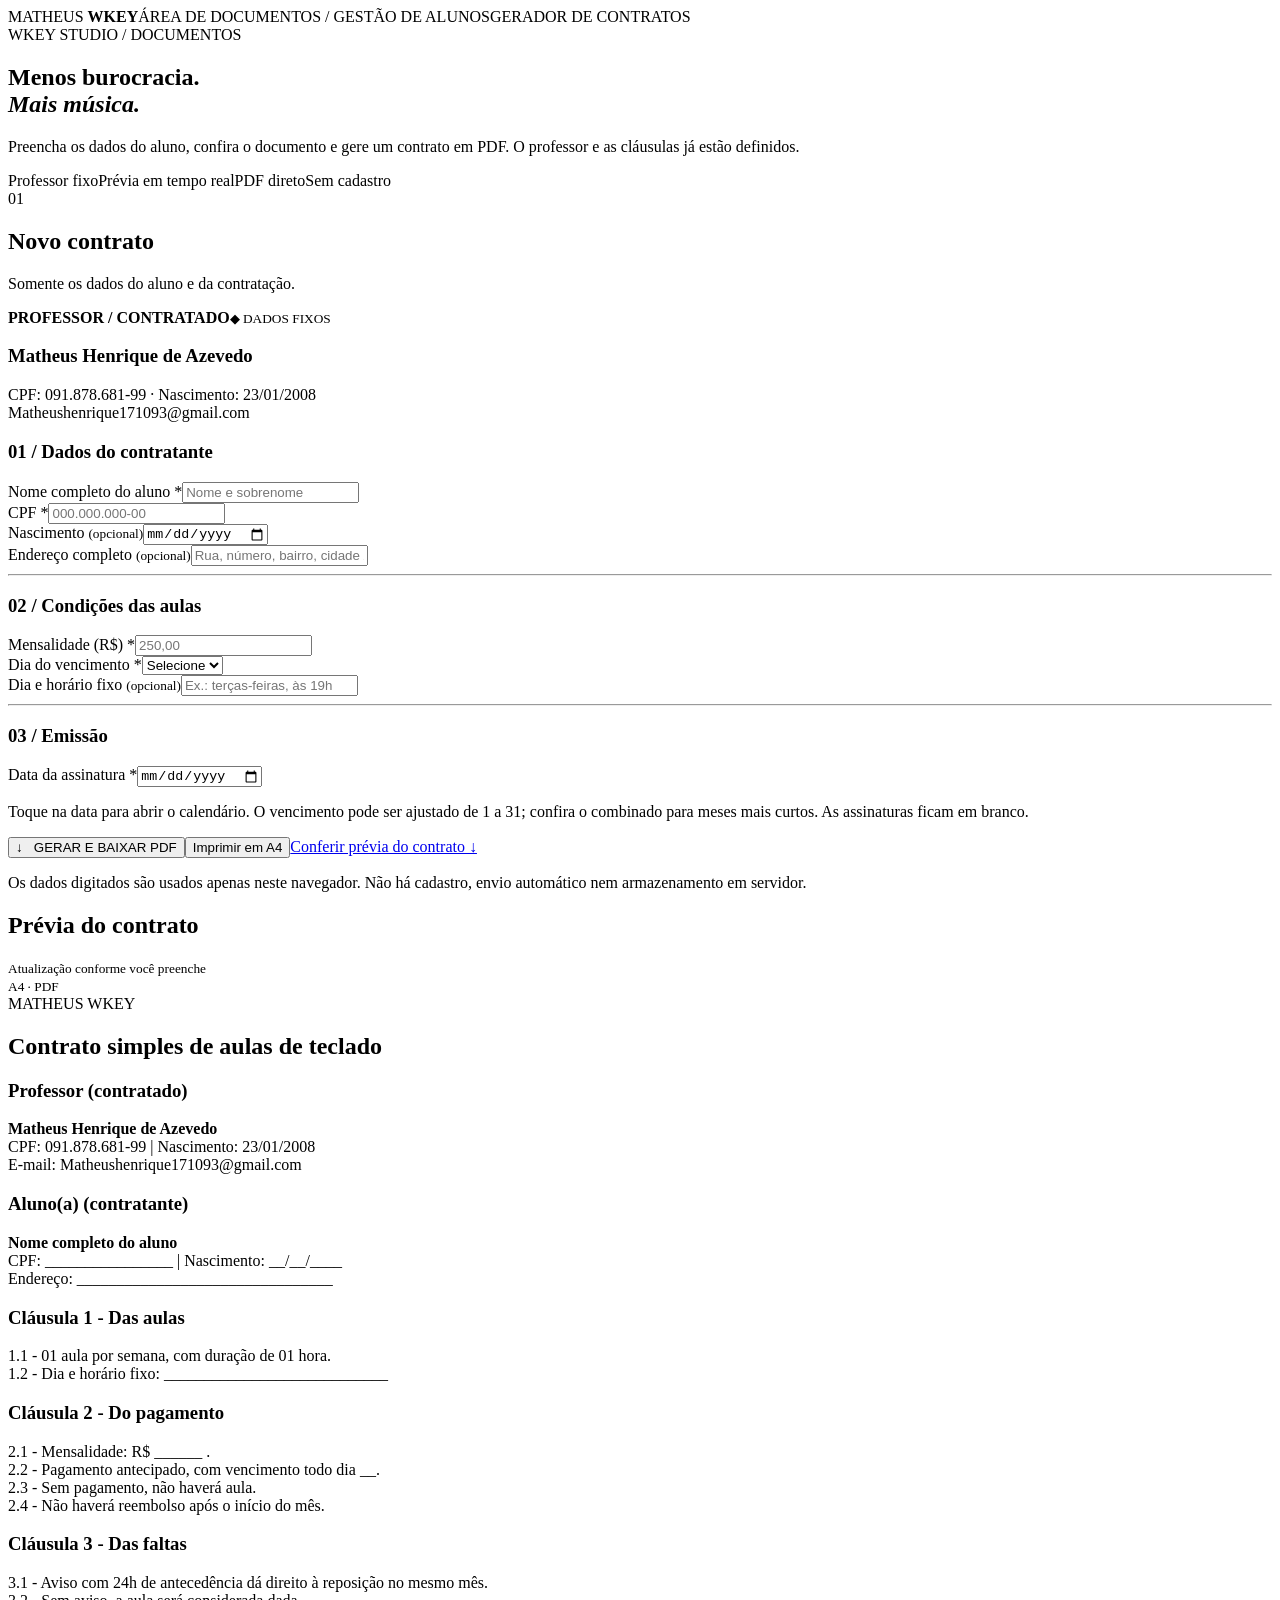
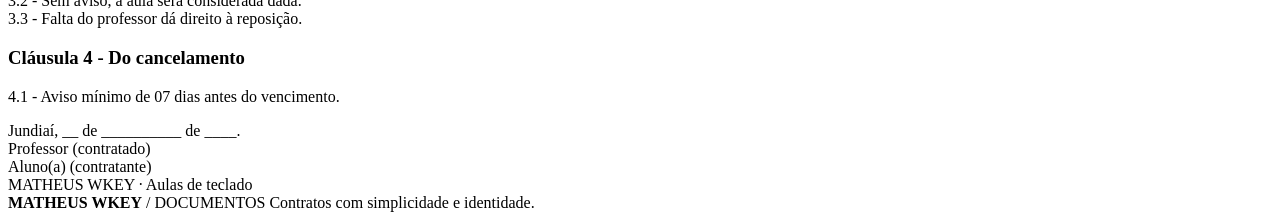
==== contratos-key/index.html @ 3e46d2ee "Publish short URL /contratos-key/ for Matheus WKEY" ====
<!doctype html><html lang="pt-BR"><head>
<meta charset="UTF-8"><meta name="viewport" content="width=device-width, initial-scale=1, viewport-fit=cover"><meta name="theme-color" content="#090909">
<meta name="description" content="Gerador de contratos do Matheus WKEY"><title>Matheus WKEY | Contratos</title><link rel="stylesheet" href="style.css"></head><body>
<div class="shell"><header class="topbar"><span class="brand">MATHEUS <b>WKEY</b></span><span class="navhint">ÁREA DE DOCUMENTOS / GESTÃO DE ALUNOS</span><span class="pill">GERADOR DE CONTRATOS</span></header>
<section class="hero"><div class="eyebrow">WKEY STUDIO / DOCUMENTOS</div><h1>Menos burocracia.<br><em>Mais música.</em></h1><p>Preencha os dados do aluno, confira o documento e gere um contrato em PDF. O professor e as cláusulas já estão definidos.</p><div class="tags"><span>Professor fixo</span><span>Prévia em tempo real</span><span>PDF direto</span><span>Sem cadastro</span></div></section>
<main class="workspace" id="novo-contrato"><section class="panel form-panel"><div class="section-head"><span class="step">01</span><div><h2>Novo contrato</h2><p>Somente os dados do aluno e da contratação.</p></div></div>
<div class="fixed"><div class="fixed-top"><strong>PROFESSOR / CONTRATADO</strong><small>◆ DADOS FIXOS</small></div><h3>Matheus Henrique de Azevedo</h3><p>CPF: 091.878.681-99 · Nascimento: 23/01/2008<br>Matheushenrique171093@gmail.com</p></div>
<form id="contractForm" novalidate>
<h3 class="form-heading">01 / Dados do contratante</h3><div class="fields">
<div class="field wide"><label for="nome">Nome completo do aluno *</label><input id="nome" required maxlength="130" autocomplete="off" placeholder="Nome e sobrenome"></div>
<div class="field"><label for="cpf">CPF *</label><input id="cpf" inputmode="numeric" required maxlength="14" autocomplete="off" placeholder="000.000.000-00"></div>
<div class="field"><label for="nascimento">Nascimento <small>(opcional)</small></label><input type="date" id="nascimento"></div>
<div class="field wide"><label for="endereco">Endereço completo <small>(opcional)</small></label><input id="endereco" maxlength="210" autocomplete="off" placeholder="Rua, número, bairro, cidade / UF"></div></div>
<hr><h3 class="form-heading">02 / Condições das aulas</h3><div class="fields">
<div class="field"><label for="mensalidade">Mensalidade (R$) *</label><input id="mensalidade" required inputmode="decimal" placeholder="250,00"></div>
<div class="field"><label for="vencimento">Dia do vencimento *</label><select id="vencimento" required><option value="">Selecione</option></select></div>
<div class="field wide"><label for="horario">Dia e horário fixo <small>(opcional)</small></label><input id="horario" maxlength="90" placeholder="Ex.: terças-feiras, às 19h"></div></div>
<hr><h3 class="form-heading">03 / Emissão</h3><div class="fields"><div class="field wide"><label for="dataContrato">Data da assinatura *</label><input type="date" id="dataContrato" required></div></div>
<p class="help">Toque na data para abrir o calendário. O vencimento pode ser ajustado de 1 a 31; confira o combinado para meses mais curtos. As assinaturas ficam em branco.</p>
<button class="primary" id="downloadBtn" type="submit">↓ &nbsp; GERAR E BAIXAR PDF</button><button class="secondary" id="printBtn" type="button">Imprimir em A4</button><a class="preview-link" href="#previa">Conferir prévia do contrato ↓</a>
<div class="alert" id="alert" role="alert"></div><p class="privacy">Os dados digitados são usados apenas neste navegador. Não há cadastro, envio automático nem armazenamento em servidor.</p>
</form></section>
<section class="panel preview-panel" id="previa"><div class="preview-bar"><div><h2><span class="dot"></span>Prévia do contrato</h2><small>Atualização conforme você preenche</small></div><small>A4 · PDF</small></div>
<div class="preview-stage"><article class="doc" id="doc"><div class="doc-brand">MATHEUS <span>WKEY</span></div><h2>Contrato simples de aulas de teclado</h2><div class="doc-rule"></div>
<section><h3>Professor (contratado)</h3><p><strong>Matheus Henrique de Azevedo</strong><br>CPF: 091.878.681-99 | Nascimento: 23/01/2008<br>E-mail: Matheushenrique171093@gmail.com</p></section>
<section><h3>Aluno(a) (contratante)</h3><p><strong id="pNome">Nome completo do aluno</strong><br>CPF: <span id="pCpf">________________</span> | Nascimento: <span id="pNasc">__/__/____</span><br>Endereço: <span id="pEndereco">________________________________</span></p></section>
<div class="clauses"><section><h3>Cláusula 1 - Das aulas</h3><p>1.1 - 01 aula por semana, com duração de 01 hora.<br>1.2 - Dia e horário fixo: <span id="pHorario">____________________________</span></p></section>
<section><h3>Cláusula 2 - Do pagamento</h3><p>2.1 - Mensalidade: <span id="pValor">R$ ______</span> <span id="pExtenso"></span>.<br>2.2 - Pagamento antecipado, com vencimento todo dia <span id="pVenc">__</span>.<br>2.3 - Sem pagamento, não haverá aula.<br>2.4 - Não haverá reembolso após o início do mês.</p></section>
<section><h3>Cláusula 3 - Das faltas</h3><p>3.1 - Aviso com 24h de antecedência dá direito à reposição no mesmo mês.<br>3.2 - Sem aviso, a aula será considerada dada.<br>3.3 - Falta do professor dá direito à reposição.</p></section>
<section><h3>Cláusula 4 - Do cancelamento</h3><p>4.1 - Aviso mínimo de 07 dias antes do vencimento.</p></section></div>
<div class="doc-date" id="pData">Jundiaí, __ de __________ de ____.</div><div class="doc-signs"><div>Professor (contratado)</div><div>Aluno(a) (contratante)</div></div><div class="doc-meta">MATHEUS WKEY · Aulas de teclado</div></article></div></section></main>
<footer><b>MATHEUS WKEY</b> / DOCUMENTOS <span>Contratos com simplicidade e identidade.</span></footer></div>
<script src="app.js"></script></body></html>
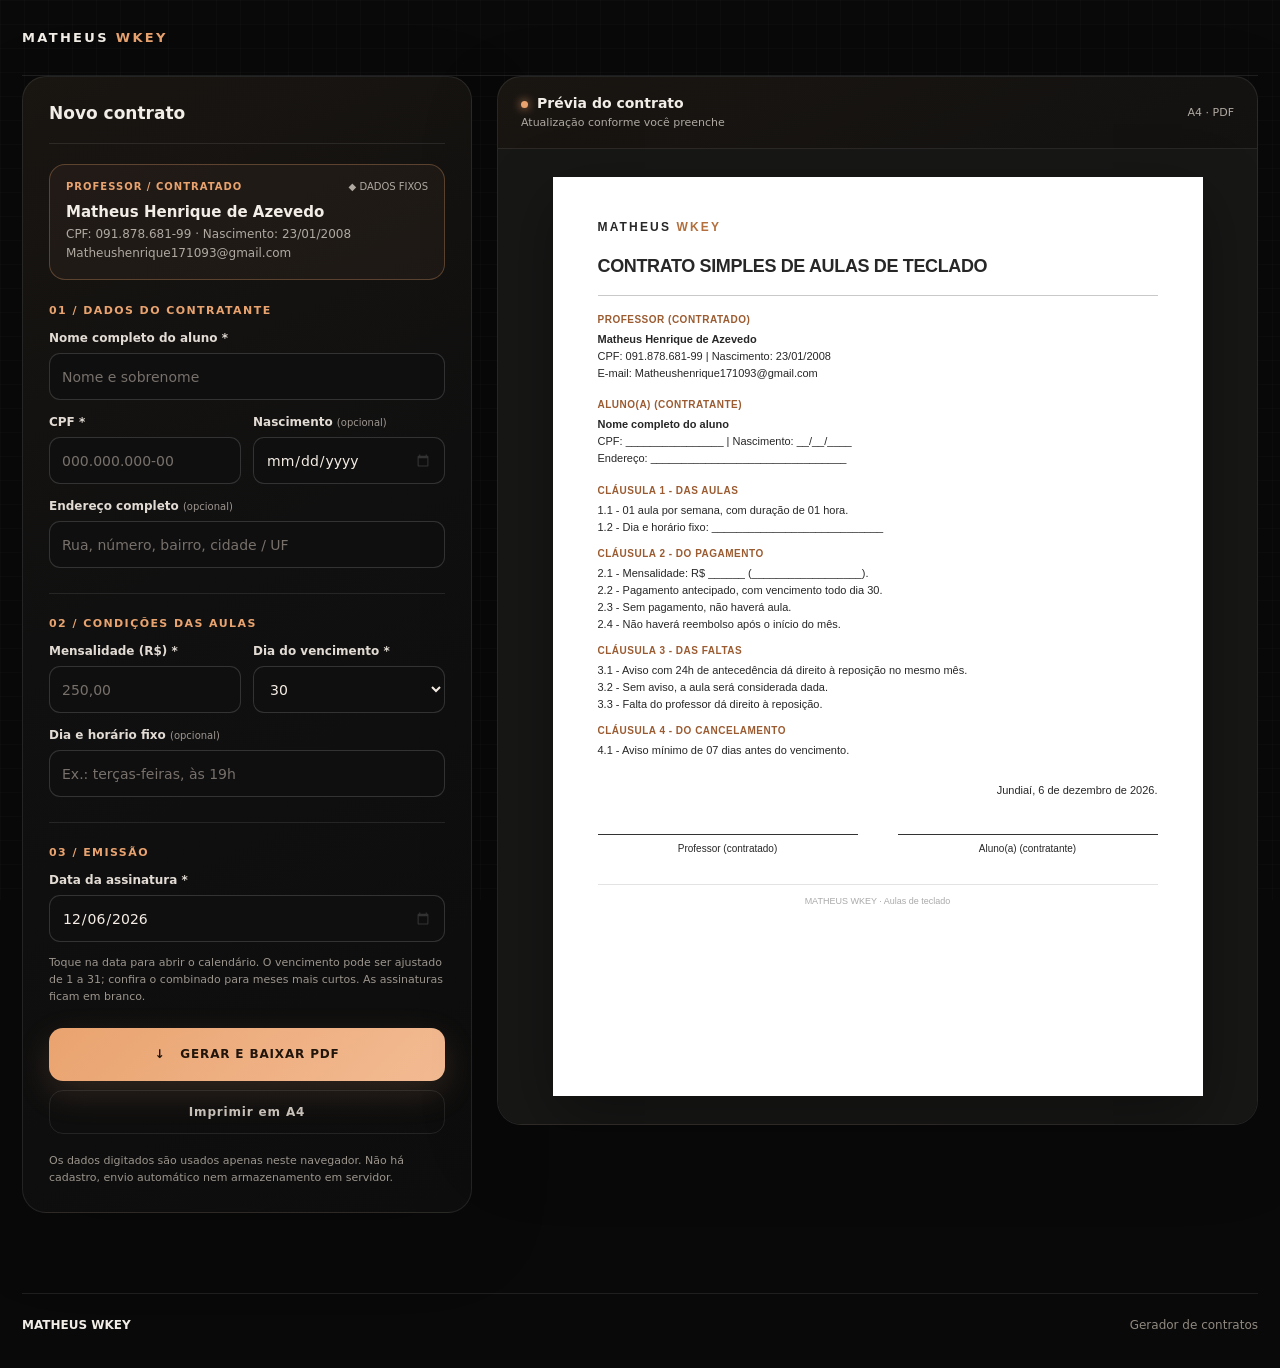
==== commit 81b9187c: "Simplify WKEY contract page for Matheus-only workflow" ====
--- a/contratos-key/index.html
+++ b/contratos-key/index.html
@@ -1,9 +1,8 @@
 <!doctype html><html lang="pt-BR"><head>
 <meta charset="UTF-8"><meta name="viewport" content="width=device-width, initial-scale=1, viewport-fit=cover"><meta name="theme-color" content="#090909">
 <meta name="description" content="Gerador de contratos do Matheus WKEY"><title>Matheus WKEY | Contratos</title><link rel="stylesheet" href="style.css"></head><body>
-<div class="shell"><header class="topbar"><span class="brand">MATHEUS <b>WKEY</b></span><span class="navhint">ÁREA DE DOCUMENTOS / GESTÃO DE ALUNOS</span><span class="pill">GERADOR DE CONTRATOS</span></header>
-<section class="hero"><div class="eyebrow">WKEY STUDIO / DOCUMENTOS</div><h1>Menos burocracia.<br><em>Mais música.</em></h1><p>Preencha os dados do aluno, confira o documento e gere um contrato em PDF. O professor e as cláusulas já estão definidos.</p><div class="tags"><span>Professor fixo</span><span>Prévia em tempo real</span><span>PDF direto</span><span>Sem cadastro</span></div></section>
-<main class="workspace" id="novo-contrato"><section class="panel form-panel"><div class="section-head"><span class="step">01</span><div><h2>Novo contrato</h2><p>Somente os dados do aluno e da contratação.</p></div></div>
+<div class="shell"><header class="topbar"><span class="brand">MATHEUS <b>WKEY</b></span></header>
+<main class="workspace" id="novo-contrato"><section class="panel form-panel"><div class="section-head"><div><h2>Novo contrato</h2></div></div>
 <div class="fixed"><div class="fixed-top"><strong>PROFESSOR / CONTRATADO</strong><small>◆ DADOS FIXOS</small></div><h3>Matheus Henrique de Azevedo</h3><p>CPF: 091.878.681-99 · Nascimento: 23/01/2008<br>Matheushenrique171093@gmail.com</p></div>
 <form id="contractForm" novalidate>
 <h3 class="form-heading">01 / Dados do contratante</h3><div class="fields">
@@ -17,7 +16,7 @@
 <div class="field wide"><label for="horario">Dia e horário fixo <small>(opcional)</small></label><input id="horario" maxlength="90" placeholder="Ex.: terças-feiras, às 19h"></div></div>
 <hr><h3 class="form-heading">03 / Emissão</h3><div class="fields"><div class="field wide"><label for="dataContrato">Data da assinatura *</label><input type="date" id="dataContrato" required></div></div>
 <p class="help">Toque na data para abrir o calendário. O vencimento pode ser ajustado de 1 a 31; confira o combinado para meses mais curtos. As assinaturas ficam em branco.</p>
-<button class="primary" id="downloadBtn" type="submit">↓ &nbsp; GERAR E BAIXAR PDF</button><button class="secondary" id="printBtn" type="button">Imprimir em A4</button><a class="preview-link" href="#previa">Conferir prévia do contrato ↓</a>
+<button class="primary" id="downloadBtn" type="submit">↓ &nbsp; GERAR E BAIXAR PDF</button><button class="secondary" id="printBtn" type="button">Imprimir em A4</button>
 <div class="alert" id="alert" role="alert"></div><p class="privacy">Os dados digitados são usados apenas neste navegador. Não há cadastro, envio automático nem armazenamento em servidor.</p>
 </form></section>
 <section class="panel preview-panel" id="previa"><div class="preview-bar"><div><h2><span class="dot"></span>Prévia do contrato</h2><small>Atualização conforme você preenche</small></div><small>A4 · PDF</small></div>
@@ -29,5 +28,5 @@
 <section><h3>Cláusula 3 - Das faltas</h3><p>3.1 - Aviso com 24h de antecedência dá direito à reposição no mesmo mês.<br>3.2 - Sem aviso, a aula será considerada dada.<br>3.3 - Falta do professor dá direito à reposição.</p></section>
 <section><h3>Cláusula 4 - Do cancelamento</h3><p>4.1 - Aviso mínimo de 07 dias antes do vencimento.</p></section></div>
 <div class="doc-date" id="pData">Jundiaí, __ de __________ de ____.</div><div class="doc-signs"><div>Professor (contratado)</div><div>Aluno(a) (contratante)</div></div><div class="doc-meta">MATHEUS WKEY · Aulas de teclado</div></article></div></section></main>
-<footer><b>MATHEUS WKEY</b> / DOCUMENTOS <span>Contratos com simplicidade e identidade.</span></footer></div>
+<footer><b>MATHEUS WKEY</b> <span>Gerador de contratos</span></footer></div>
 <script src="app.js"></script></body></html>
--- a/contratos-key/style.css
+++ b/contratos-key/style.css
@@ -0,0 +1,17 @@
+
+:root{--bg:#090909;--paper:#f2eee7;--muted:#afa9a1;--copper:#e9a36f;--line:rgba(255,255,255,.09);--line2:rgba(233,163,111,.3)}
+*{box-sizing:border-box}html{scroll-behavior:smooth}body{margin:0;background:var(--bg);color:var(--paper);font-family:Inter,system-ui,-apple-system,"Segoe UI",Arial,sans-serif;-webkit-font-smoothing:antialiased}body:before{content:"";position:fixed;inset:0;pointer-events:none;z-index:-1;background-image:linear-gradient(rgba(255,255,255,.018) 1px,transparent 1px),linear-gradient(90deg,rgba(255,255,255,.018) 1px,transparent 1px);background-size:24px 24px}
+.shell{max-width:1280px;margin:auto;padding:0 22px}.topbar{height:76px;display:flex;align-items:center;justify-content:space-between;gap:12px;border-bottom:1px solid var(--line)}.brand{font-size:13px;font-weight:900;letter-spacing:.18em;white-space:nowrap}.brand b{color:var(--copper)}.navhint{color:var(--muted);font-size:10px;letter-spacing:.09em}.pill{border:1px solid var(--line2);border-radius:50px;padding:10px 13px;font-size:10px;font-weight:800;color:var(--copper);white-space:nowrap;letter-spacing:.05em}
+.hero{padding:65px 0 47px}.eyebrow{color:var(--copper);font-size:11px;font-weight:900;letter-spacing:.18em}.eyebrow:before{content:"";display:inline-block;width:18px;height:1px;vertical-align:middle;background:var(--copper);margin-right:9px}.hero h1{font-size:clamp(2.8rem,6vw,5.7rem);font-weight:850;line-height:.98;letter-spacing:-.075em;margin:15px 0 17px}.hero h1 em{font-family:Georgia,serif;font-weight:400;color:var(--copper)}.hero p{color:var(--muted);font-size:16px;line-height:1.65;max-width:560px}.tags{display:flex;flex-wrap:wrap;gap:9px;margin-top:24px}.tags span{font-size:11px;padding:8px 12px;border:1px solid var(--line);border-radius:50px;color:#d5cbc1}
+.workspace{display:grid;grid-template-columns:minmax(320px,450px) minmax(0,1fr);align-items:start;gap:25px;padding-bottom:80px}.panel{border:1px solid var(--line);border-radius:24px;background:linear-gradient(155deg,#191511,#101010 43%,#0d0d0d);overflow:hidden;box-shadow:0 25px 80px rgba(0,0,0,.17)}.form-panel{padding:26px}.section-head{display:flex;align-items:center;gap:14px;border-bottom:1px solid var(--line);padding-bottom:20px;margin-bottom:20px}.step{display:grid;place-items:center;min-width:38px;height:38px;border:1px solid var(--line2);border-radius:12px;color:var(--copper);font-size:12px;font-weight:900}.section-head h2{font-size:17px;margin:0}.section-head p{font-size:12px;color:var(--muted);margin:4px 0 0}
+.fixed{border:1px solid var(--line2);border-radius:16px;padding:16px;margin-bottom:24px;background:rgba(233,163,111,.05)}.fixed-top{display:flex;align-items:center;justify-content:space-between;gap:10px;color:var(--copper)}.fixed-top strong{font-size:10px;letter-spacing:.1em}.fixed-top small{color:var(--muted);font-size:10px}.fixed h3{font-size:15px;margin:11px 0 4px}.fixed p{font-size:12px;line-height:1.6;color:var(--muted);margin:0;overflow-wrap:anywhere}
+.form-heading{font-size:11px;letter-spacing:.13em;text-transform:uppercase;color:var(--copper);margin:0 0 14px}.fields{display:grid;grid-template-columns:1fr 1fr;gap:15px 12px}.field.wide{grid-column:1/-1}.field label{display:block;font-size:12px;color:#e2dbd4;font-weight:700;margin-bottom:8px}.field label small{font-weight:400;color:#9e9690}.field input,.field select{font:inherit;width:100%;min-height:47px;border:1px solid rgba(255,255,255,.15);border-radius:11px;background:#0f0f0f;color:#f5ede5;padding:11px 12px;font-size:14px;max-width:100%}.field input::placeholder{color:#77706b}.field input:focus,.field select:focus{outline:2px solid rgba(233,163,111,.45);border-color:var(--copper)}.field select,.field input[type=date]{color-scheme:dark;cursor:pointer}.field input[type=date]::-webkit-calendar-picker-indicator{filter:invert(.8)}
+hr{border:0;border-top:1px solid var(--line);margin:25px 0 23px}.help,.privacy{font-size:11px;line-height:1.55;color:#9c958d}.help{margin:12px 0 22px}.privacy{margin:18px 0 0}.primary,.secondary{cursor:pointer;font:inherit;width:100%;min-height:53px;border-radius:14px;font-size:12px;font-weight:900;letter-spacing:.07em}.primary{border:0;color:#21150c;background:linear-gradient(135deg,var(--copper),#f3bb93);box-shadow:0 12px 34px rgba(233,163,111,.16)}.primary:hover{filter:brightness(1.08)}.primary:disabled{opacity:.6;cursor:wait}.secondary{margin-top:9px;min-height:44px;background:transparent;border:1px solid var(--line);color:#c7c0b8}.alert{display:none;padding:11px 12px;margin-top:15px;background:#2a1a15;border:1px solid #96513f;border-radius:10px;color:#ffd8c6;font-size:12px}.alert.show{display:block}.preview-link{display:block;text-align:center;margin-top:13px;color:var(--copper);font-size:12px;text-underline-offset:4px}
+.preview-panel{position:sticky;top:20px}.preview-bar{padding:18px 23px;display:flex;align-items:center;justify-content:space-between;gap:10px;border-bottom:1px solid var(--line)}.preview-bar h2{font-size:14px;margin:0}.preview-bar small{font-size:11px;color:var(--muted)}.dot{display:inline-block;width:7px;height:7px;background:var(--copper);border-radius:50%;margin-right:9px;box-shadow:0 0 10px var(--copper)}.preview-stage{padding:28px;background:#171716;display:flex;justify-content:center}.doc{background:white;color:#272727;width:100%;max-width:650px;aspect-ratio:210/297;padding:43px 45px;box-shadow:0 20px 60px rgba(0,0,0,.35);font-family:Arial,Helvetica,sans-serif}.doc-brand{font-size:12px;font-weight:900;letter-spacing:.18em}.doc-brand span{color:#b36f3d}.doc h2{font-size:18px;text-transform:uppercase;letter-spacing:-.02em;line-height:1.2;margin:22px 0 17px}.doc-rule{border-top:1px solid #c9c9c9;margin-bottom:18px}.doc section{margin-top:17px;break-inside:avoid}.doc section h3{color:#9b5b31;font-size:10px;letter-spacing:.05em;text-transform:uppercase;margin:0 0 6px}.doc section p{margin:0;font-size:11px;line-height:1.55;overflow-wrap:anywhere}.doc .clauses{margin-top:18px}.doc .clauses section{margin-top:12px}.doc-date{font-size:11px;text-align:right;margin-top:25px}.doc-signs{display:grid;grid-template-columns:1fr 1fr;gap:40px;text-align:center;margin-top:38px;break-inside:avoid}.doc-signs div{border-top:1px solid #333;padding-top:8px;font-size:10px}.doc-meta{text-align:center;border-top:1px solid #e3e3e3;padding-top:11px;margin-top:30px;color:#aaa;font-size:9px}footer{border-top:1px solid var(--line);padding:24px 0 36px;color:#908980;font-size:12px;display:flex;justify-content:space-between;gap:20px}footer b{color:var(--paper)}
+@media(min-width:761px){.preview-link{display:none}}
+@media(max-width:1100px){.workspace{grid-template-columns:minmax(300px,400px) minmax(0,1fr);gap:16px}.preview-stage{padding:15px}.doc{padding:27px 25px}.doc section p{font-size:10px}}
+@media(max-width:760px){.shell{padding:0 15px}.topbar{height:64px}.navhint{display:none}.hero{padding:46px 0 30px}.hero h1{font-size:clamp(2.8rem,11vw,4.4rem)}.hero p{font-size:14px}.workspace{grid-template-columns:1fr;gap:16px;padding-bottom:40px}.form-panel{padding:20px 17px}.preview-panel{position:static}.preview-stage{padding:12px;overflow-x:auto;justify-content:flex-start}.doc{padding:20px 19px;min-width:300px;flex-shrink:0}.doc h2{font-size:15px}.doc section p{font-size:9.3px}.doc section h3{font-size:9px}.doc-signs{gap:16px}.doc-signs div{font-size:8px}footer{font-size:10px}}
+@media(max-width:640px){.shell{padding:0 13px}.topbar{height:58px}.topbar .pill{font-size:9px;padding:9px 10px}.brand{font-size:12px;letter-spacing:.09em}.hero{padding:26px 3px 20px}.hero h1{font-size:clamp(2.65rem,12vw,4.25rem);margin:11px 0}.hero p{font-size:13px;line-height:1.5;margin:0}.tags{gap:6px;margin-top:14px}.tags span{padding:7px 9px;font-size:10px}.workspace{gap:14px}.form-panel{padding:18px 15px;border-radius:18px}.fields{grid-template-columns:minmax(0,1fr);gap:14px}.field.wide{grid-column:auto}.field label{font-size:13px;margin-bottom:7px}.field input,.field select{min-height:54px;font-size:16px;border-radius:12px;padding:14px}.primary{min-height:58px;font-size:13px;border-radius:13px}.secondary{min-height:48px;font-size:12px}.fixed{padding:13px;margin-bottom:20px}.preview-panel{border-radius:18px}.privacy,.help{font-size:12px;line-height:1.65}footer{display:block;text-align:center;padding-bottom:22px}footer span{display:block;margin-top:5px}}
+@media(max-width:370px){.topbar .pill{font-size:8px;padding:8px}.tags span:nth-child(n+3){display:none}}
+@media(prefers-reduced-motion:reduce){html{scroll-behavior:auto}}
+@media print{html,body{background:white!important}body:before,.topbar,.hero,.form-panel,.preview-bar,footer{display:none!important}.shell{max-width:none;padding:0}.workspace{display:block;padding:0}.preview-panel{border:0;box-shadow:none;border-radius:0}.preview-stage{background:white;padding:0;display:block;overflow:visible}.doc{max-width:none;min-height:0;width:100%;box-shadow:none;padding:8mm 12mm}.doc section p{font-size:11px}.doc h2{font-size:18px}@page{size:A4;margin:8mm}}
